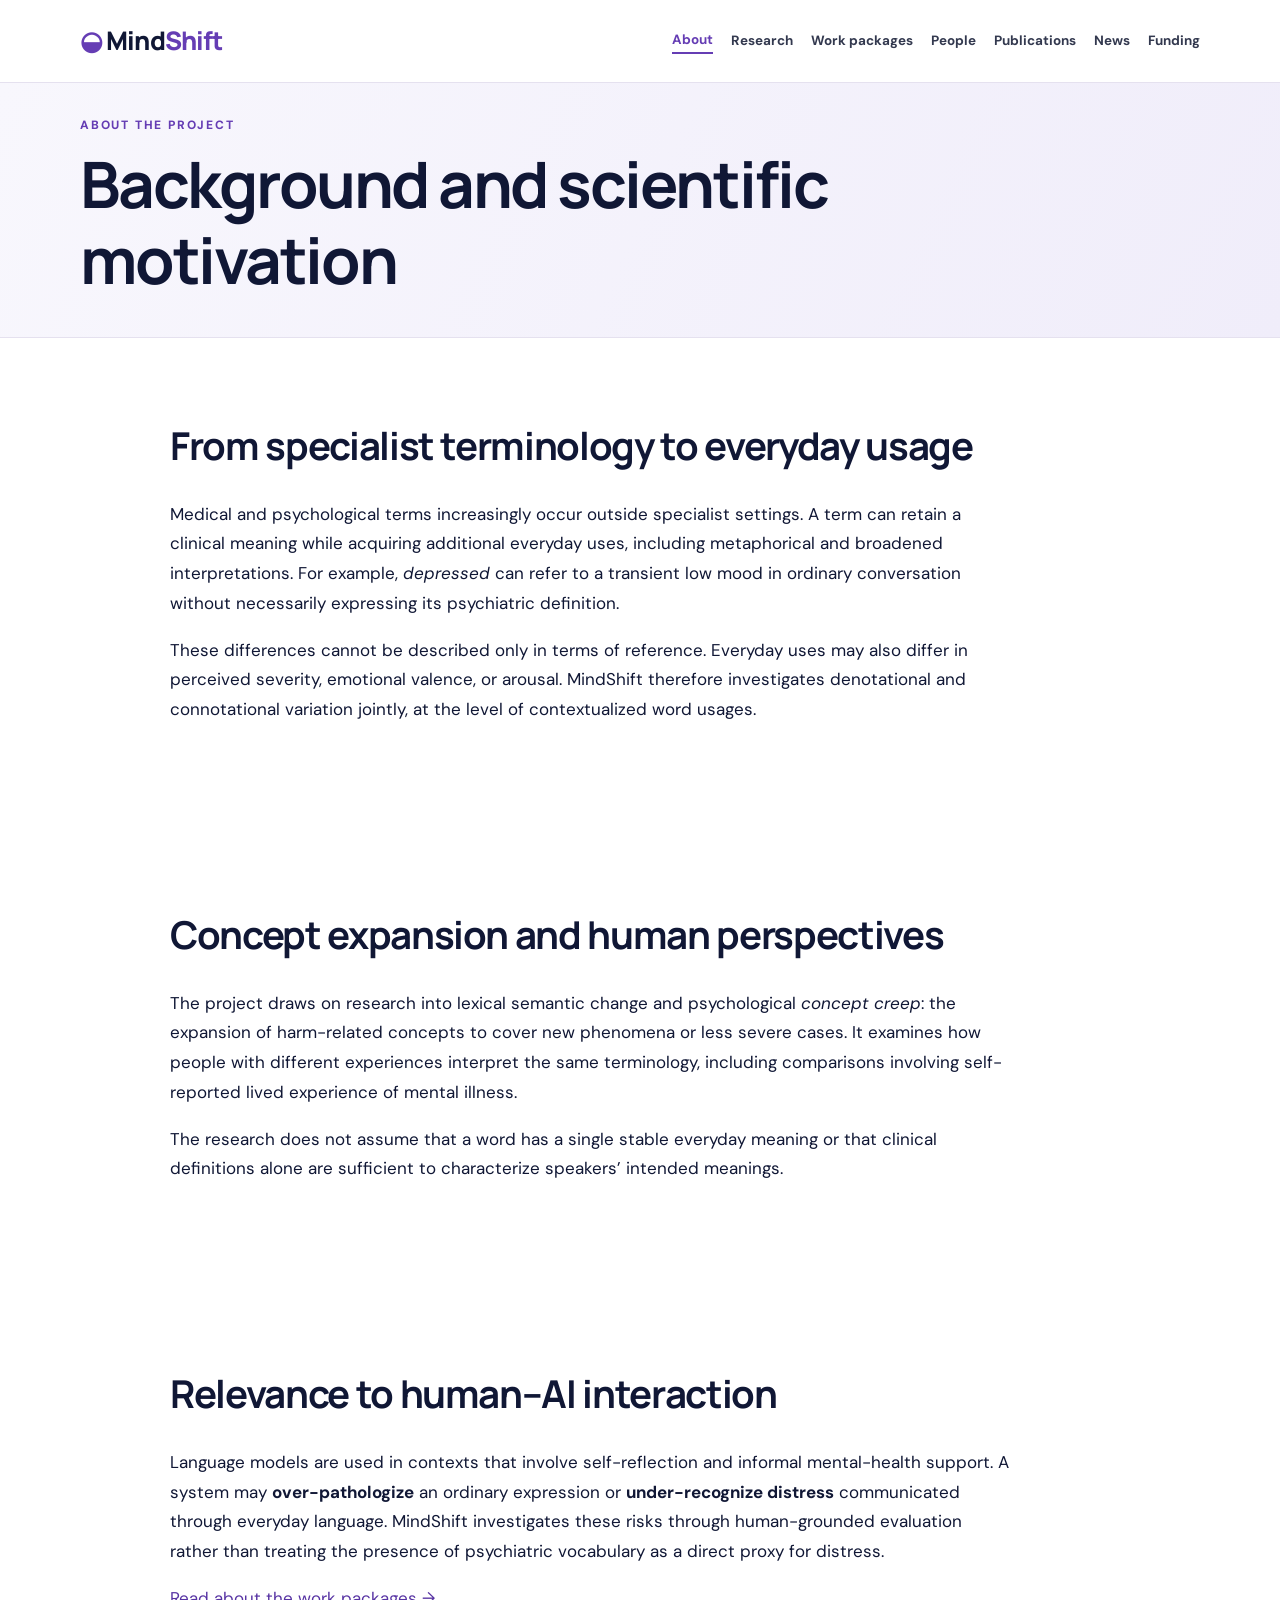
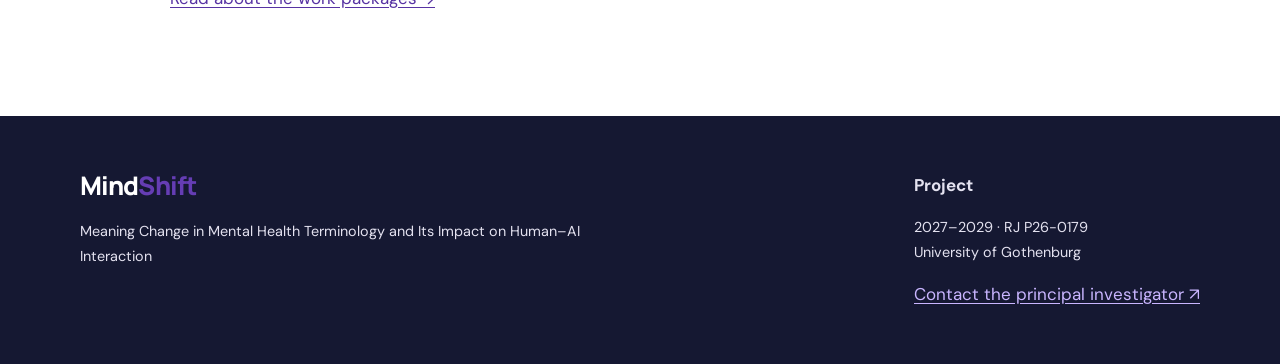
==== about.html @ d9022745 "first commit" ====
<!doctype html><html lang="en"><head><meta charset="utf-8"><meta name="viewport" content="width=device-width,initial-scale=1"><meta name="description" content="MindShift: Meaning Change in Mental Health Terminology and Its Impact on Human–AI Interaction."><title>About | MindShift</title><link rel="stylesheet" href="styles.css"></head><body><a class="skip" href="#main">Skip to content</a><header class="header"><div class="wrap navwrap"><a class="logo" href="index.html" aria-label="MindShift home"><span class="mark">◒</span> Mind<span>Shift</span></a><button class="menu" aria-controls="navigation" aria-expanded="false">Menu ☰</button><nav id="navigation" aria-label="Main navigation"><a href="about.html" aria-current="page">About</a><a href="research.html" >Research</a><a href="work-packages.html" >Work packages</a><a href="people.html" >People</a><a href="publications.html" >Publications</a><a href="news.html" >News</a><a href="funding.html" >Funding</a></nav></div></header><main id="main"><section class="pagehead"><div class="wrap"><div class="eyebrow">ABOUT THE PROJECT</div><h1>Background and scientific motivation</h1></div></section><section class="section"><div class="wrap prose"><h2>From specialist terminology to everyday usage</h2><p>Medical and psychological terms increasingly occur outside specialist settings. A term can retain a clinical meaning while acquiring additional everyday uses, including metaphorical and broadened interpretations. For example, <em>depressed</em> can refer to a transient low mood in ordinary conversation without necessarily expressing its psychiatric definition.</p><p>These differences cannot be described only in terms of reference. Everyday uses may also differ in perceived severity, emotional valence, or arousal. MindShift therefore investigates denotational and connotational variation jointly, at the level of contextualized word usages.</p></div></section><section class="section"><div class="wrap prose"><h2>Concept expansion and human perspectives</h2><p>The project draws on research into lexical semantic change and psychological <em>concept creep</em>: the expansion of harm-related concepts to cover new phenomena or less severe cases. It examines how people with different experiences interpret the same terminology, including comparisons involving self-reported lived experience of mental illness.</p><p>The research does not assume that a word has a single stable everyday meaning or that clinical definitions alone are sufficient to characterize speakers’ intended meanings.</p></div></section><section class="section"><div class="wrap prose"><h2>Relevance to human–AI interaction</h2><p>Language models are used in contexts that involve self-reflection and informal mental-health support. A system may <strong>over-pathologize</strong> an ordinary expression or <strong>under-recognize distress</strong> communicated through everyday language. MindShift investigates these risks through human-grounded evaluation rather than treating the presence of psychiatric vocabulary as a direct proxy for distress.</p><p><a href="work-packages.html">Read about the work packages →</a></p></div></section></main><footer><div class="wrap foot"><div><a class="logo" href="index.html">Mind<span>Shift</span></a><p>Meaning Change in Mental Health Terminology and Its Impact on Human–AI Interaction</p></div><div><strong>Project</strong><p>2027–2029 · RJ P26-0179<br>University of Gothenburg</p><a href="mailto:pierluigi.cassotti[at]gu.se">Contact the principal investigator ↗</a></div></div></footer><script src="script.js"></script></body></html>
---- styles.css ----
@import url('https://fonts.googleapis.com/css2?family=DM+Sans:wght@400;500;600;700&family=Manrope:wght@400;500;600;700;800&display=swap');:root{--ink:#101735;--purple:#653db4;--light:#f6f4fc;--line:#e5e1ef;--muted:#596076}*{box-sizing:border-box}html{scroll-behavior:smooth}body{margin:0;color:var(--ink);font:17px/1.75 'DM Sans',Arial,sans-serif;background:#fff}a{color:#5733a3;text-underline-offset:3px}a:hover{color:#341d6d}h1,h2,h3,.logo{font-family:Manrope,Arial,sans-serif;line-height:1.2;letter-spacing:-.035em}h1{font-size:clamp(2.6rem,5vw,4.7rem);margin:.4em 0}h2{font-size:clamp(1.8rem,3vw,2.7rem);margin:0 0 .8em}h3{font-size:1.25rem;margin:.4em 0}.wrap{width:min(1120px,calc(100% - 48px));margin:auto}.header{background:#fff;border-bottom:1px solid var(--line);position:sticky;top:0;z-index:10}.navwrap{display:flex;justify-content:space-between;align-items:center;gap:20px;min-height:82px}.logo{font-weight:800;font-size:1.6rem;color:var(--ink);text-decoration:none;white-space:nowrap}.logo span{color:var(--purple)}.mark{color:var(--purple)}nav{display:flex;align-items:center;gap:18px;flex-wrap:wrap}nav a{text-decoration:none;color:#33394f;font-size:.84rem;font-weight:700}nav a[aria-current=page]{color:var(--purple);border-bottom:2px solid var(--purple)}.menu{display:none}.skip{position:absolute;top:-100px}.skip:focus{top:0;z-index:20;background:white}.homehero{position:relative;overflow:hidden;background:linear-gradient(135deg,#faf9fe,#f0ecfb);padding:15px 0 55px}.homehero .wrap{position:relative;z-index:1}.homehero h1{font-size:clamp(4rem,10vw,8rem);margin:.1em 0}.homehero h1 span{color:var(--purple)}.home-title{font:700 clamp(1.35rem,2.5vw,2rem)/1.4 Manrope;max-width:790px}.lede{max-width:820px;font-size:1.2rem;color:#454b62}.eyebrow{font-size:.75rem;letter-spacing:.15em;font-weight:800;color:var(--purple);text-transform:uppercase}.waves{position:absolute;bottom:-3px;width:100%;height:170px}.waves svg{width:100%;height:100%}.actions{display:flex;align-items:center;gap:24px;margin-top:35px}.btn{display:inline-block;background:var(--purple);color:white;padding:13px 24px;border-radius:6px;text-decoration:none;font-weight:700}.btn:hover{background:#482487;color:white}.quiet{font-weight:700}.section{padding:85px 0}.intro{max-width:890px;font-size:1.18rem}.pagehead{padding:85px 0 75px;background:linear-gradient(115deg,#f8f7fd,#f0edfa);border-bottom:1px solid var(--line)}.pagehead h1{max-width:1050px}.prose{max-width:940px}.prose p{max-width:840px}.prose+.prose{border-top:1px solid var(--line)}.cards{display:grid;grid-template-columns:repeat(2,minmax(0,1fr));gap:22px;margin-top:30px}.card{border:1px solid var(--line);padding:28px;border-radius:10px;background:#fff}.card p{margin-bottom:0}.band,.muted{background:var(--light)}.band{padding:65px 0}.bandgrid{display:grid;grid-template-columns:1.4fr 1fr;align-items:center;gap:60px}.bandgrid img,.funding img{width:100%;max-width:390px;background:white;border:1px solid var(--line);border-radius:8px}.feature,.entry{display:flex;flex-direction:column;gap:8px;padding:26px 0;border-top:1px solid var(--line);text-decoration:none;color:var(--ink)}.feature strong,.entry strong{font:700 1.35rem/1.4 Manrope}.feature span,.entry span,.entry small{color:var(--muted)}.feature:hover strong,.entry:hover strong{color:var(--purple)}.entries{margin-top:25px}.wp{padding:42px 0;border-bottom:1px solid var(--line);max-width:900px}.wp h2{margin:.4em 0}.wp h3{font-size:1rem;margin-top:26px}.people{display:grid;grid-template-columns:1fr 1fr;gap:40px}.person{border:1px solid var(--line);border-radius:10px;overflow:hidden}.person img{width:100%;height:290px;object-fit:cover;object-position:center 30%;background:#eee}.person>div{padding:26px}.person h2{font-size:1.6rem;margin:10px 0}.affiliation{font-weight:700;color:var(--purple)}.funding{display:grid;grid-template-columns:1fr 1.4fr;gap:60px;align-items:start}.funding dl{display:grid;grid-template-columns:1fr 1.5fr;gap:12px}.funding dt{font-weight:700}.funding dd{margin:0}.small{font-size:.91rem;color:var(--muted)}.meta{background:var(--light);padding:18px}.article{max-width:800px;font-size:1.13rem}.article p{margin:0 0 1.6em}footer{background:#151832;color:#e4e2f0;padding:55px 0}.foot{display:flex;justify-content:space-between;gap:40px}.foot>div{max-width:520px}.foot .logo{color:#fff}.foot p{font-size:.9rem}.foot a:not(.logo){color:#c9b5ff}@media(max-width:900px){.menu{display:block;background:transparent;border:1px solid var(--line);border-radius:5px;padding:8px 12px;font:inherit}nav{display:none;position:absolute;top:82px;left:0;right:0;background:white;padding:20px 24px;border-bottom:1px solid var(--line);flex-direction:column;align-items:flex-start}nav.open{display:flex}.people{grid-template-columns:1fr 1fr}}@media(max-width:650px){body{font-size:16px}.wrap{width:min(100% - 34px,1120px)}.homehero{padding:70px 0 130px}.pagehead{padding:65px 0}.section{padding:60px 0}.cards,.people,.bandgrid,.funding{grid-template-columns:1fr}.foot{flex-direction:column}.funding dl{grid-template-columns:1fr}.person img{height:350px}.actions{flex-wrap:wrap}}@media(prefers-reduced-motion:reduce){html{scroll-behavior:auto}}
/* People page: circular academic profile portraits */
.people{grid-template-columns:repeat(3,minmax(0,1fr));gap:52px 34px;align-items:start}
.person{border:0;border-radius:0;overflow:visible;text-align:center;background:transparent}
.person img{display:block;width:min(100%,220px);height:auto;aspect-ratio:1/1;object-fit:cover;object-position:center center;border-radius:50%;margin:0 auto;background:#f2eef9;border:4px solid #f0ecfa}
.person>div{padding:20px 8px 0}
.person h2{font-size:1.3rem;margin:9px 0}
.person .affiliation{font-weight:500;font-size:.95rem;line-height:1.5;margin:10px auto;max-width:260px}
.person .eyebrow{font-size:.69rem}
.person p:last-child{margin:12px 0 0}
@media(max-width:900px){.people{grid-template-columns:repeat(2,minmax(0,1fr))}}
@media(max-width:550px){.people{grid-template-columns:1fr;gap:46px}.person img{width:210px}}

/* Compact title panels on internal pages */
.pagehead {
  padding: 32px 0 28px;
  min-height: 0;
}
.pagehead h1 {
  margin: 0.15em 0;
}
@media (max-width: 650px) {
  .pagehead {
    padding: 26px 0 24px;
  }
}
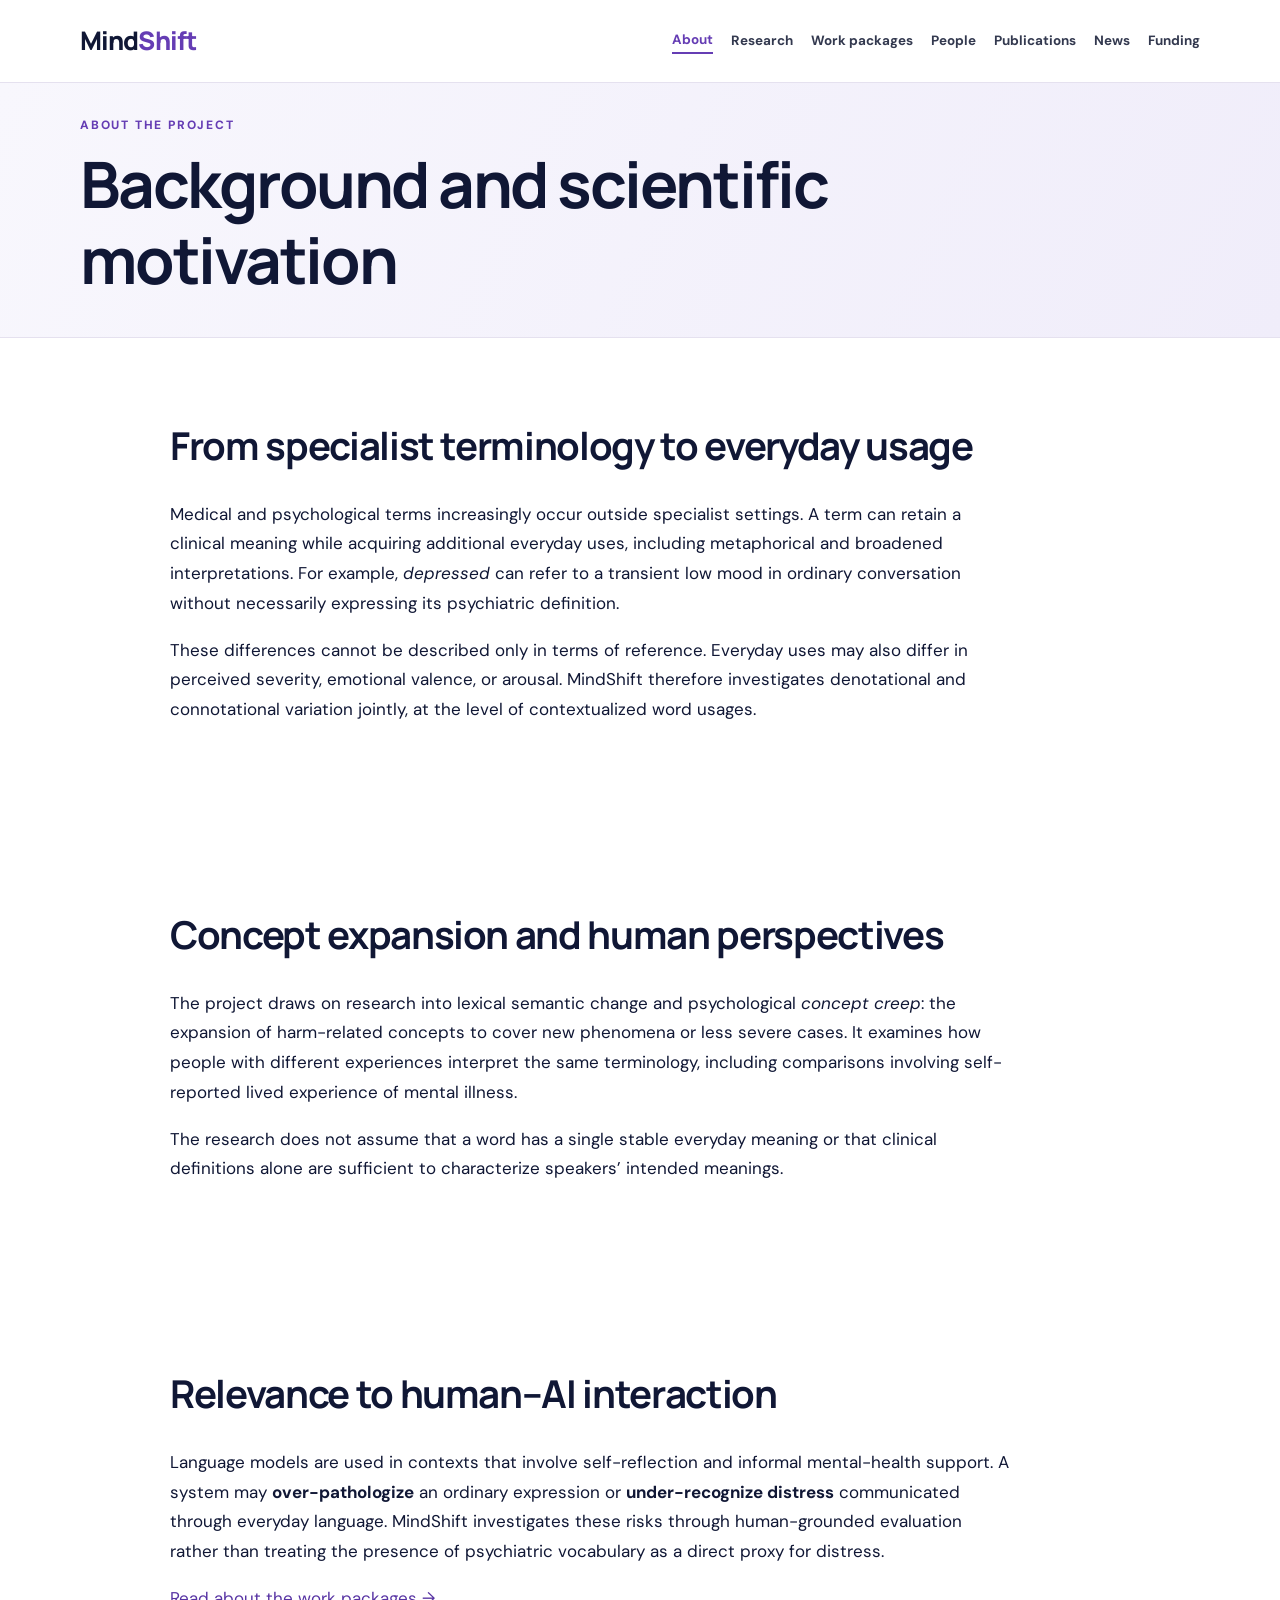
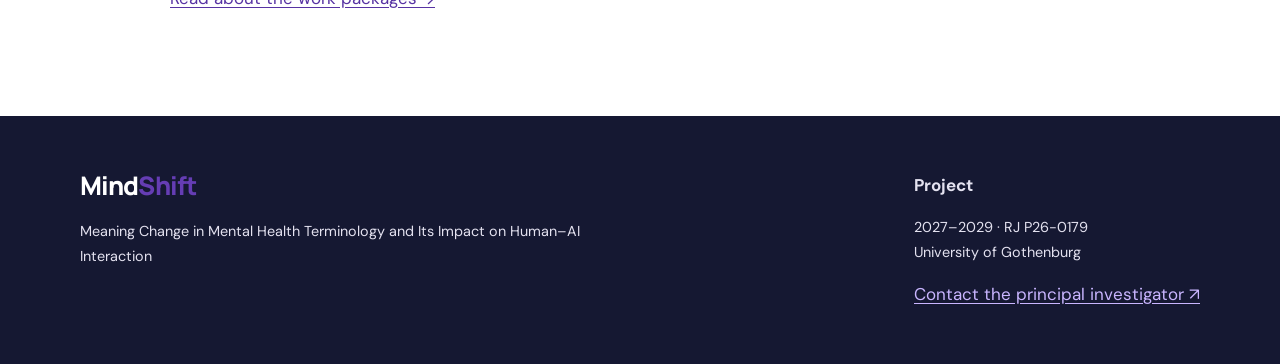
==== commit b6e0207b: "2nd commit" ====
--- a/about.html
+++ b/about.html
@@ -1 +1 @@
-<!doctype html><html lang="en"><head><meta charset="utf-8"><meta name="viewport" content="width=device-width,initial-scale=1"><meta name="description" content="MindShift: Meaning Change in Mental Health Terminology and Its Impact on Human–AI Interaction."><title>About | MindShift</title><link rel="stylesheet" href="styles.css"></head><body><a class="skip" href="#main">Skip to content</a><header class="header"><div class="wrap navwrap"><a class="logo" href="index.html" aria-label="MindShift home"><span class="mark">◒</span> Mind<span>Shift</span></a><button class="menu" aria-controls="navigation" aria-expanded="false">Menu ☰</button><nav id="navigation" aria-label="Main navigation"><a href="about.html" aria-current="page">About</a><a href="research.html" >Research</a><a href="work-packages.html" >Work packages</a><a href="people.html" >People</a><a href="publications.html" >Publications</a><a href="news.html" >News</a><a href="funding.html" >Funding</a></nav></div></header><main id="main"><section class="pagehead"><div class="wrap"><div class="eyebrow">ABOUT THE PROJECT</div><h1>Background and scientific motivation</h1></div></section><section class="section"><div class="wrap prose"><h2>From specialist terminology to everyday usage</h2><p>Medical and psychological terms increasingly occur outside specialist settings. A term can retain a clinical meaning while acquiring additional everyday uses, including metaphorical and broadened interpretations. For example, <em>depressed</em> can refer to a transient low mood in ordinary conversation without necessarily expressing its psychiatric definition.</p><p>These differences cannot be described only in terms of reference. Everyday uses may also differ in perceived severity, emotional valence, or arousal. MindShift therefore investigates denotational and connotational variation jointly, at the level of contextualized word usages.</p></div></section><section class="section"><div class="wrap prose"><h2>Concept expansion and human perspectives</h2><p>The project draws on research into lexical semantic change and psychological <em>concept creep</em>: the expansion of harm-related concepts to cover new phenomena or less severe cases. It examines how people with different experiences interpret the same terminology, including comparisons involving self-reported lived experience of mental illness.</p><p>The research does not assume that a word has a single stable everyday meaning or that clinical definitions alone are sufficient to characterize speakers’ intended meanings.</p></div></section><section class="section"><div class="wrap prose"><h2>Relevance to human–AI interaction</h2><p>Language models are used in contexts that involve self-reflection and informal mental-health support. A system may <strong>over-pathologize</strong> an ordinary expression or <strong>under-recognize distress</strong> communicated through everyday language. MindShift investigates these risks through human-grounded evaluation rather than treating the presence of psychiatric vocabulary as a direct proxy for distress.</p><p><a href="work-packages.html">Read about the work packages →</a></p></div></section></main><footer><div class="wrap foot"><div><a class="logo" href="index.html">Mind<span>Shift</span></a><p>Meaning Change in Mental Health Terminology and Its Impact on Human–AI Interaction</p></div><div><strong>Project</strong><p>2027–2029 · RJ P26-0179<br>University of Gothenburg</p><a href="mailto:pierluigi.cassotti[at]gu.se">Contact the principal investigator ↗</a></div></div></footer><script src="script.js"></script></body></html>
+<!doctype html><html lang="en"><head><meta charset="utf-8"><meta name="viewport" content="width=device-width,initial-scale=1"><meta name="description" content="MindShift: Meaning Change in Mental Health Terminology and Its Impact on Human–AI Interaction."><title>About | MindShift</title><link rel="stylesheet" href="styles.css"></head><body><a class="skip" href="#main">Skip to content</a><header class="header"><div class="wrap navwrap"><a class="logo" href="index.html" aria-label="MindShift home">Mind<span>Shift</span></a><button class="menu" aria-controls="navigation" aria-expanded="false">Menu ☰</button><nav id="navigation" aria-label="Main navigation"><a href="about.html" aria-current="page">About</a><a href="research.html" >Research</a><a href="work-packages.html" >Work packages</a><a href="people.html" >People</a><a href="publications.html" >Publications</a><a href="news.html" >News</a><a href="funding.html" >Funding</a></nav></div></header><main id="main"><section class="pagehead"><div class="wrap"><div class="eyebrow">ABOUT THE PROJECT</div><h1>Background and scientific motivation</h1></div></section><section class="section"><div class="wrap prose"><h2>From specialist terminology to everyday usage</h2><p>Medical and psychological terms increasingly occur outside specialist settings. A term can retain a clinical meaning while acquiring additional everyday uses, including metaphorical and broadened interpretations. For example, <em>depressed</em> can refer to a transient low mood in ordinary conversation without necessarily expressing its psychiatric definition.</p><p>These differences cannot be described only in terms of reference. Everyday uses may also differ in perceived severity, emotional valence, or arousal. MindShift therefore investigates denotational and connotational variation jointly, at the level of contextualized word usages.</p></div></section><section class="section"><div class="wrap prose"><h2>Concept expansion and human perspectives</h2><p>The project draws on research into lexical semantic change and psychological <em>concept creep</em>: the expansion of harm-related concepts to cover new phenomena or less severe cases. It examines how people with different experiences interpret the same terminology, including comparisons involving self-reported lived experience of mental illness.</p><p>The research does not assume that a word has a single stable everyday meaning or that clinical definitions alone are sufficient to characterize speakers’ intended meanings.</p></div></section><section class="section"><div class="wrap prose"><h2>Relevance to human–AI interaction</h2><p>Language models are used in contexts that involve self-reflection and informal mental-health support. A system may <strong>over-pathologize</strong> an ordinary expression or <strong>under-recognize distress</strong> communicated through everyday language. MindShift investigates these risks through human-grounded evaluation rather than treating the presence of psychiatric vocabulary as a direct proxy for distress.</p><p><a href="work-packages.html">Read about the work packages →</a></p></div></section></main><footer><div class="wrap foot"><div><a class="logo" href="index.html">Mind<span>Shift</span></a><p>Meaning Change in Mental Health Terminology and Its Impact on Human–AI Interaction</p></div><div><strong>Project</strong><p>2027–2029 · RJ P26-0179<br>University of Gothenburg</p><a href="mailto:pierluigi.cassotti[at]gu.se">Contact the principal investigator ↗</a></div></div></footer><script src="script.js"></script></body></html>
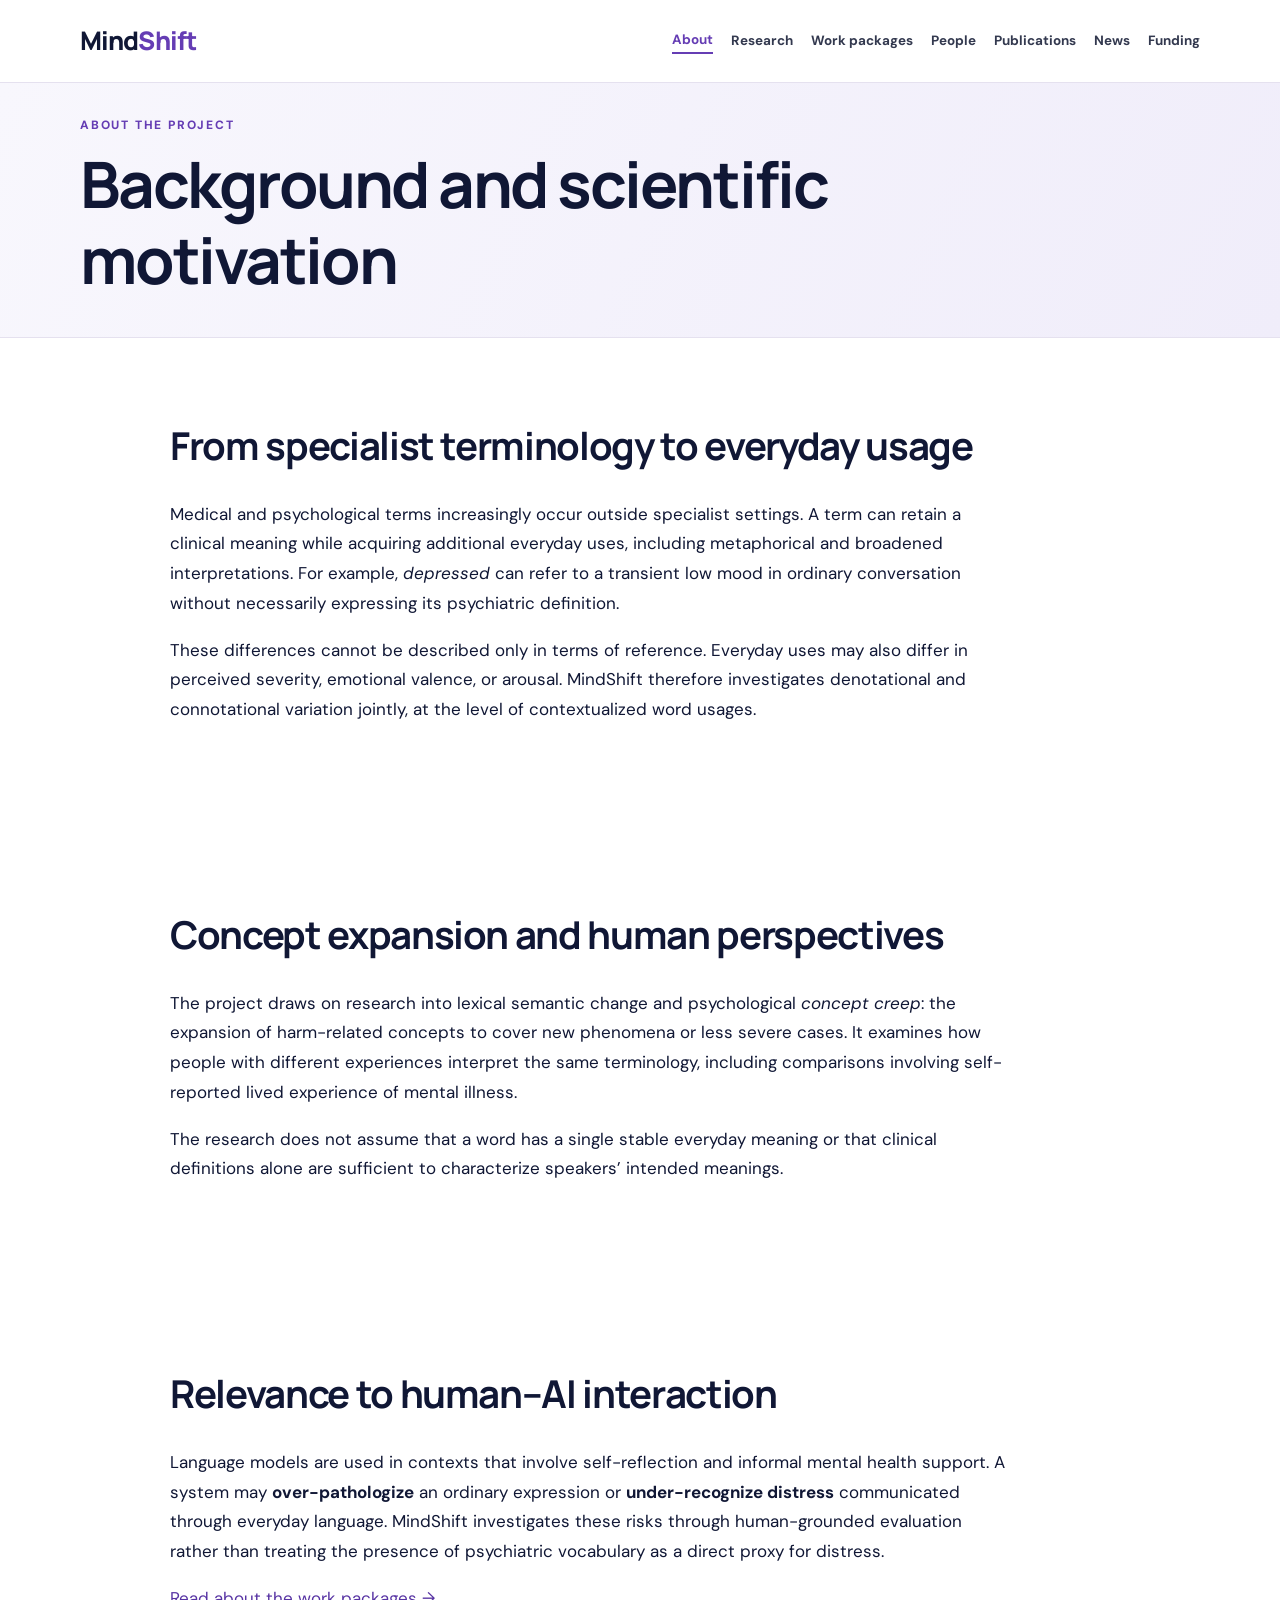
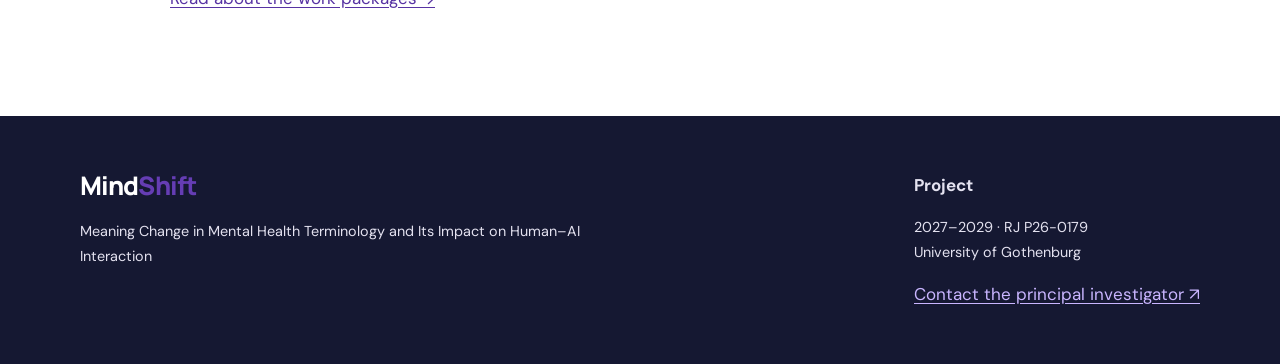
==== commit 6aab8f81: "replace @/at" ====
--- a/about.html
+++ b/about.html
@@ -1 +1 @@
-<!doctype html><html lang="en"><head><meta charset="utf-8"><meta name="viewport" content="width=device-width,initial-scale=1"><meta name="description" content="MindShift: Meaning Change in Mental Health Terminology and Its Impact on Human–AI Interaction."><title>About | MindShift</title><link rel="stylesheet" href="styles.css"></head><body><a class="skip" href="#main">Skip to content</a><header class="header"><div class="wrap navwrap"><a class="logo" href="index.html" aria-label="MindShift home">Mind<span>Shift</span></a><button class="menu" aria-controls="navigation" aria-expanded="false">Menu ☰</button><nav id="navigation" aria-label="Main navigation"><a href="about.html" aria-current="page">About</a><a href="research.html" >Research</a><a href="work-packages.html" >Work packages</a><a href="people.html" >People</a><a href="publications.html" >Publications</a><a href="news.html" >News</a><a href="funding.html" >Funding</a></nav></div></header><main id="main"><section class="pagehead"><div class="wrap"><div class="eyebrow">ABOUT THE PROJECT</div><h1>Background and scientific motivation</h1></div></section><section class="section"><div class="wrap prose"><h2>From specialist terminology to everyday usage</h2><p>Medical and psychological terms increasingly occur outside specialist settings. A term can retain a clinical meaning while acquiring additional everyday uses, including metaphorical and broadened interpretations. For example, <em>depressed</em> can refer to a transient low mood in ordinary conversation without necessarily expressing its psychiatric definition.</p><p>These differences cannot be described only in terms of reference. Everyday uses may also differ in perceived severity, emotional valence, or arousal. MindShift therefore investigates denotational and connotational variation jointly, at the level of contextualized word usages.</p></div></section><section class="section"><div class="wrap prose"><h2>Concept expansion and human perspectives</h2><p>The project draws on research into lexical semantic change and psychological <em>concept creep</em>: the expansion of harm-related concepts to cover new phenomena or less severe cases. It examines how people with different experiences interpret the same terminology, including comparisons involving self-reported lived experience of mental illness.</p><p>The research does not assume that a word has a single stable everyday meaning or that clinical definitions alone are sufficient to characterize speakers’ intended meanings.</p></div></section><section class="section"><div class="wrap prose"><h2>Relevance to human–AI interaction</h2><p>Language models are used in contexts that involve self-reflection and informal mental-health support. A system may <strong>over-pathologize</strong> an ordinary expression or <strong>under-recognize distress</strong> communicated through everyday language. MindShift investigates these risks through human-grounded evaluation rather than treating the presence of psychiatric vocabulary as a direct proxy for distress.</p><p><a href="work-packages.html">Read about the work packages →</a></p></div></section></main><footer><div class="wrap foot"><div><a class="logo" href="index.html">Mind<span>Shift</span></a><p>Meaning Change in Mental Health Terminology and Its Impact on Human–AI Interaction</p></div><div><strong>Project</strong><p>2027–2029 · RJ P26-0179<br>University of Gothenburg</p><a href="mailto:pierluigi.cassotti[at]gu.se">Contact the principal investigator ↗</a></div></div></footer><script src="script.js"></script></body></html>
+<!doctype html><html lang="en"><head><meta charset="utf-8"><meta name="viewport" content="width=device-width,initial-scale=1"><meta name="description" content="MindShift: Meaning Change in Mental Health Terminology and Its Impact on Human–AI Interaction."><title>About | MindShift</title><link rel="stylesheet" href="styles.css"></head><body><a class="skip" href="#main">Skip to content</a><header class="header"><div class="wrap navwrap"><a class="logo" href="index.html" aria-label="MindShift home">Mind<span>Shift</span></a><button class="menu" aria-controls="navigation" aria-expanded="false">Menu ☰</button><nav id="navigation" aria-label="Main navigation"><a href="about.html" aria-current="page">About</a><a href="research.html" >Research</a><a href="work-packages.html" >Work packages</a><a href="people.html" >People</a><a href="publications.html" >Publications</a><a href="news.html" >News</a><a href="funding.html" >Funding</a></nav></div></header><main id="main"><section class="pagehead"><div class="wrap"><div class="eyebrow">ABOUT THE PROJECT</div><h1>Background and scientific motivation</h1></div></section><section class="section"><div class="wrap prose"><h2>From specialist terminology to everyday usage</h2><p>Medical and psychological terms increasingly occur outside specialist settings. A term can retain a clinical meaning while acquiring additional everyday uses, including metaphorical and broadened interpretations. For example, <em>depressed</em> can refer to a transient low mood in ordinary conversation without necessarily expressing its psychiatric definition.</p><p>These differences cannot be described only in terms of reference. Everyday uses may also differ in perceived severity, emotional valence, or arousal. MindShift therefore investigates denotational and connotational variation jointly, at the level of contextualized word usages.</p></div></section><section class="section"><div class="wrap prose"><h2>Concept expansion and human perspectives</h2><p>The project draws on research into lexical semantic change and psychological <em>concept creep</em>: the expansion of harm-related concepts to cover new phenomena or less severe cases. It examines how people with different experiences interpret the same terminology, including comparisons involving self-reported lived experience of mental illness.</p><p>The research does not assume that a word has a single stable everyday meaning or that clinical definitions alone are sufficient to characterize speakers’ intended meanings.</p></div></section><section class="section"><div class="wrap prose"><h2>Relevance to human–AI interaction</h2><p>Language models are used in contexts that involve self-reflection and informal mental health support. A system may <strong>over-pathologize</strong> an ordinary expression or <strong>under-recognize distress</strong> communicated through everyday language. MindShift investigates these risks through human-grounded evaluation rather than treating the presence of psychiatric vocabulary as a direct proxy for distress.</p><p><a href="work-packages.html">Read about the work packages →</a></p></div></section></main><footer><div class="wrap foot"><div><a class="logo" href="index.html">Mind<span>Shift</span></a><p>Meaning Change in Mental Health Terminology and Its Impact on Human–AI Interaction</p></div><div><strong>Project</strong><p>2027–2029 · RJ P26-0179<br>University of Gothenburg</p><a href="mailto:pierluigi.cassotti[at]gu.se">Contact the principal investigator ↗</a></div></div></footer><script src="script.js"></script></body></html>
